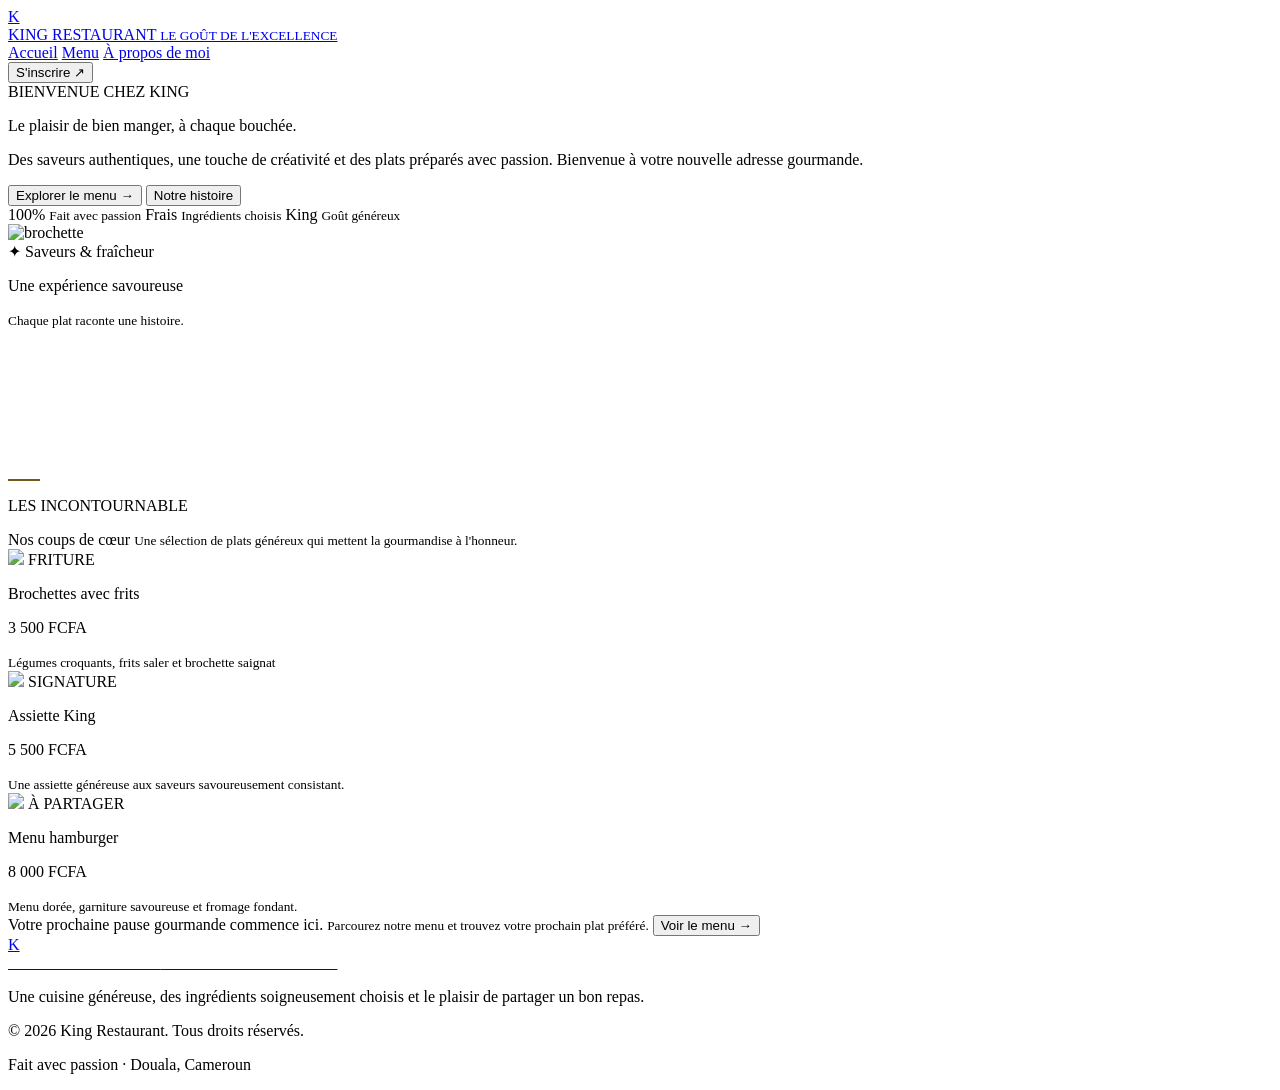
==== index.html @ d9ba38e3 "Rename Accueil.html to index.html" ====
<!DOCTYPE html>
<html lang="fr">
<head>
    <title>King Restaurant/Accueil</title>
    <meta charset="utf-8">
    <link rel="stylesheet" href="styles/header.css">
    <link rel="stylesheet" href="styles/styles.css">
    <link rel="stylesheet" href="styles/footer.css">
    <style>

@media screen {
    
}
    </style>
</head>
<body>
    <header style="z-index: 100;">
            <a class="h-left" href="Accueil.html">
                <div>
                <span id="h-k">K</span>
    </div>
                <span class="nom">KING RESTAURANT
                    <small class="devise">LE  GOÛT  DE  L'EXCELLENCE</small>
                </span>
                
            </a>
<nav class="h-middle">
                <a href="Accueil.html">Accueil</a>
                <a href="menu.html">Menu</a>
                <a href="À propos de moi.html">À propos de moi</a>
            </nav>

            <a class="h-right" href="Conference form.html">
                <button class="h-buttom">S'inscrire ↗</button>
            </a>
    </header>

    <main>
        <div class="presentation">
            <div class="pr-text">
                <Span class="line"></Span>
   <span class="bienvenue">BIENVENUE CHEZ KING</span>
   <p class="h1">Le plaisir de bien manger, <span class="h2">à chaque bouchée.</span></p>
   <p class="text">Des saveurs authentiques, une touche de créativité et des plats préparés avec passion. Bienvenue à votre nouvelle adresse gourmande.</p>
   <a href="menu.html"><button class="menu1">Explorer le menu →</button></a>
   <a href="À propos de moi.html"><button class="notre">Notre histoire</button></a><br>
  <div>
   <span>100%
<small>Fait avec passion</small>
   </span>
   <span>Frais
    <small>Ingrédients choisis</small>
   </span>
   <span>King
    <small>Goût généreux</small>
   </span>
   </div>
            </div>


         <div class="pr-img">
            <img src="plat 6.jpg" alt="brochette">
 <div>✦ Saveurs & fraîcheur</div>
 <span> <p class="sav">Une expérience savoureuse </p>
<small>Chaque plat raconte une histoire.</small>
 </span>

         </div>
        </div>


        <div ]class="pre-menu">

            <div class="first-menu">

                <div class="first-menu-text">
                    <span class="pre-menu-line" style="display: block;
                    width: 30px;
                    margin-top: 150px;
                    border: 1px solid rgb(119, 88, 29);"></span>
                    <p>LES INCONTOURNABLE</p>
                    <span>
                        Nos coups de cœur
                        <small>Une sélection de plats généreux qui mettent la gourmandise à l'honneur.</small>
                    </span>
                </div>

                
                <div class="first-menu-img">
                    <div class="img1">
                        <img src="plat 6.jpg">
                        <span>FRITURE</span><br>
                        <p class="left">Brochettes avec frits</p><p class="right">3 500 FCFA</p>
                        <small>Légumes croquants, frits saler et brochette  saignat</small>
                    </div>
                    <div class="img2">
                        <img src="plat 4.jpg">
                          <span>SIGNATURE</span><br>
                        <p class="left">Assiette King</p><p class="right">5 500 FCFA</p>
                        <small>Une assiette généreuse aux saveurs savoureusement consistant.</small>
                    </div>
                    <div class="img3">
                        <img src="plat 2.jpg">
                        <span>À PARTAGER</span><br>
<P class="left">Menu hamburger</P><p class="right">8 000 FCFA</p>
<small>Menu dorée, garniture savoureuse et fromage fondant.</small>
                    </div>
                </div>
            </div>


            <div class="pub">
                <span>
                    Votre prochaine pause gourmande commence ici.
                    <small>Parcourez notre menu et trouvez votre prochain plat préféré.</small>
                </span>
                <a href="menu.html"><button>Voir le menu →</button></a>
            </div>
        </div>
    </main>

    <footer>
        <div class="foot">
             <a class="h-left f-left" href="Accueil.html">
                <div>
                <span id="h-k">K</span>
    </div>
                <span class="nom" style="color: white;">KING RESTAURANT
                    <small class="devise">LE  GOÛT  DE  L'EXCELLENCE</small>
                </span>
                
            </a>
</div>
            <p class="foot-p">Une cuisine généreuse, des ingrédients soigneusement choisis et le plaisir de partager un bon repas.</p>
   
            <div class="last-foot">
                <p>© 2026 King Restaurant. Tous droits réservés.</p><p>Fait avec passion · Douala, Cameroun</p>
            </div>
        </footer>
</body>
</html>
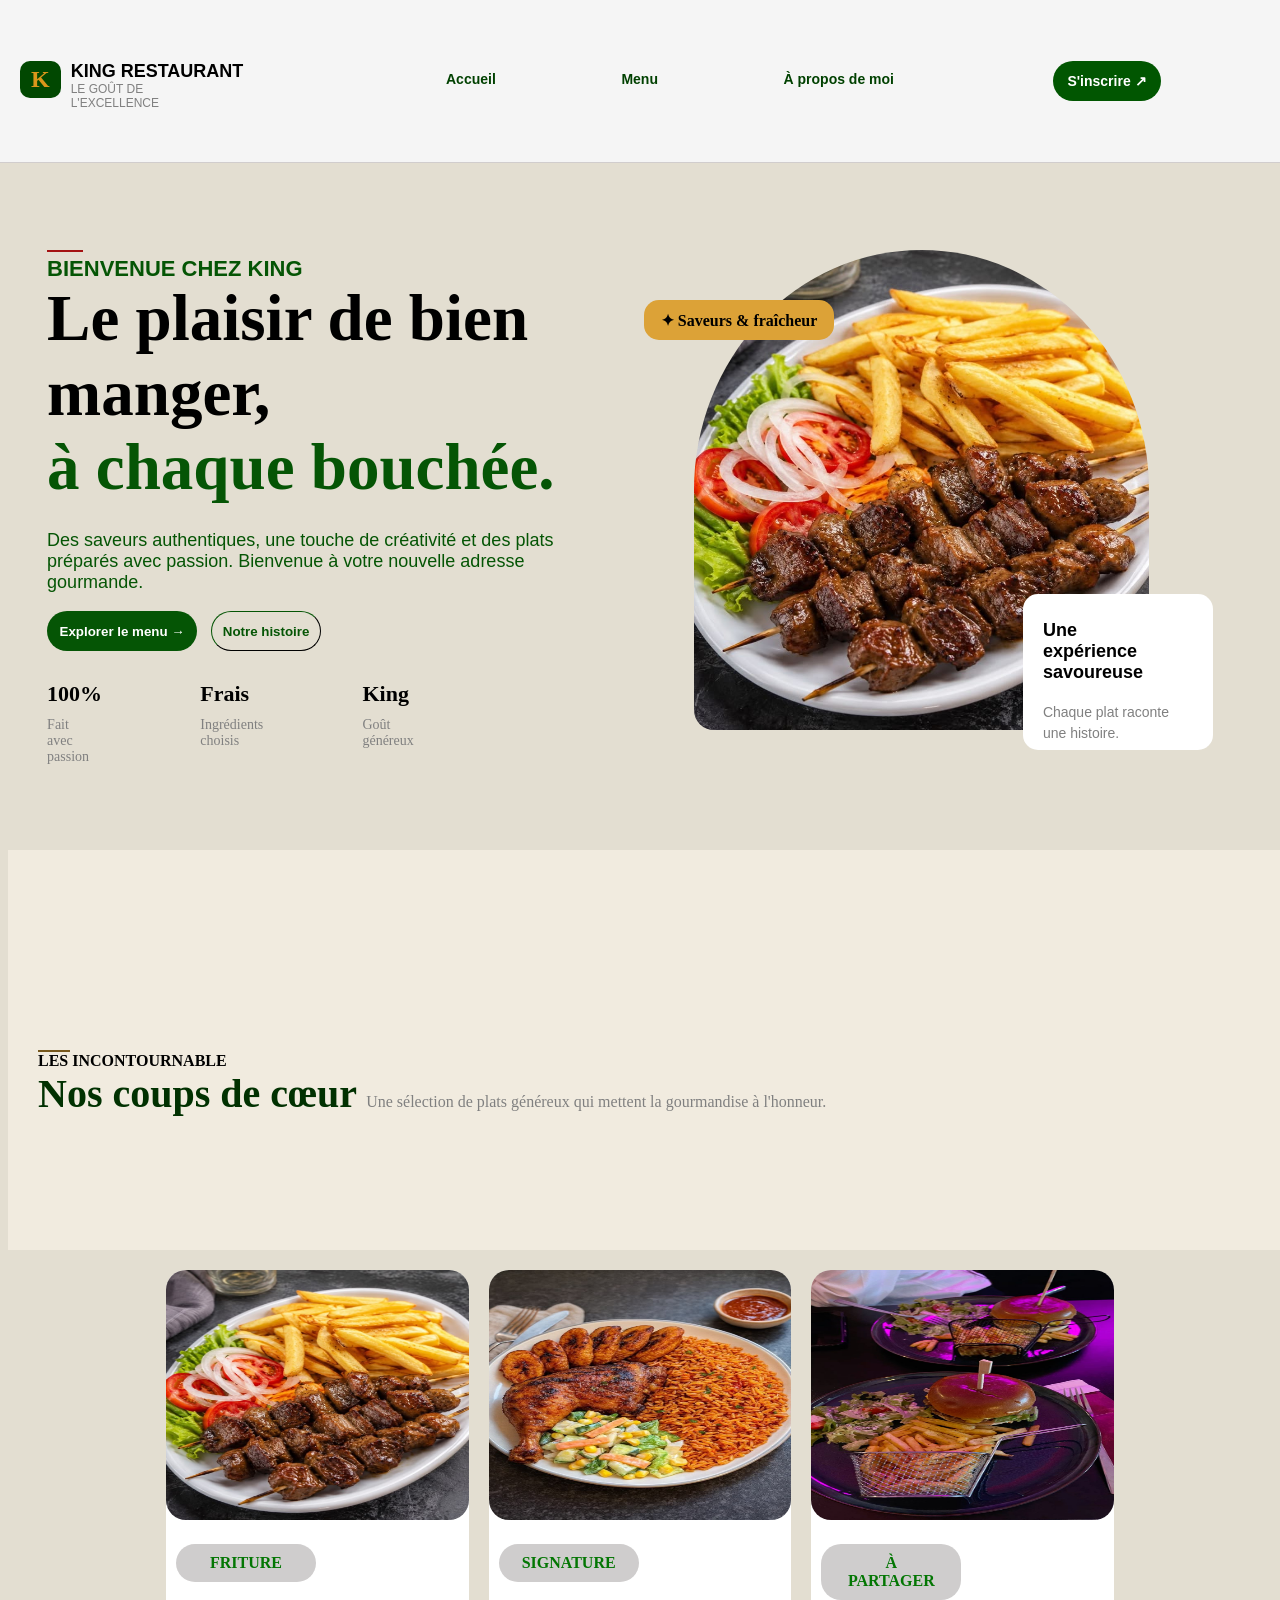
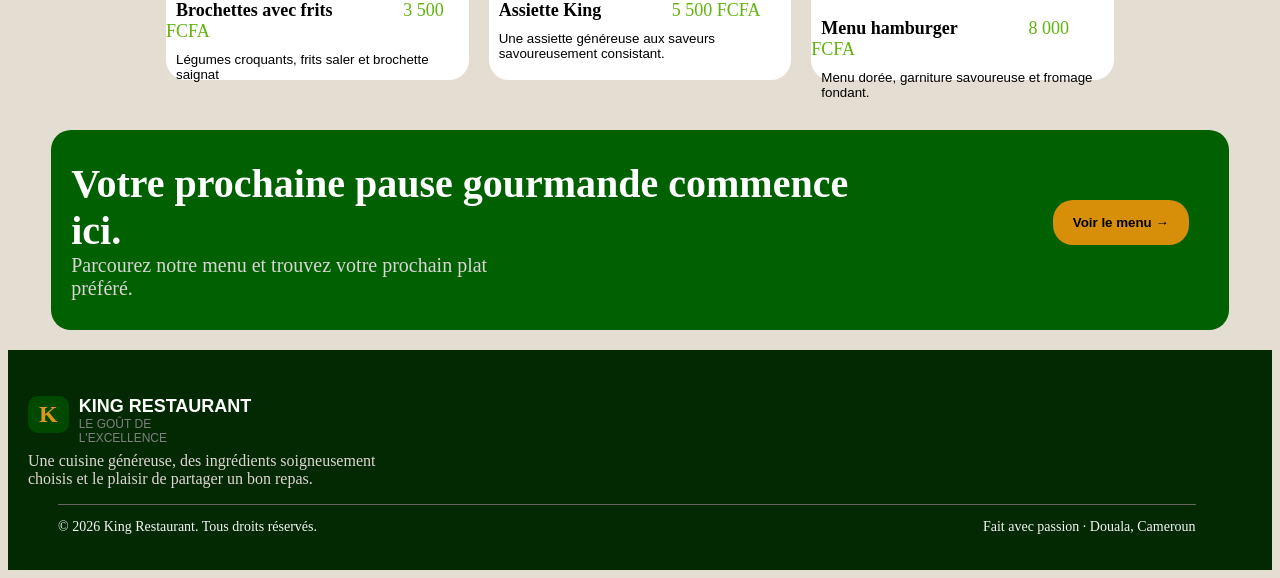
==== commit 3c2589b6: "Add files via upload" ====
--- a/index.html
+++ b/index.html
@@ -6,16 +6,11 @@
     <link rel="stylesheet" href="styles/header.css">
     <link rel="stylesheet" href="styles/styles.css">
     <link rel="stylesheet" href="styles/footer.css">
-    <style>
-
-@media screen {
-    
-}
-    </style>
 </head>
 <body>
-    <header style="z-index: 100;">
-            <a class="h-left" href="Accueil.html">
+    <div class="container">
+ <header style="z-index: 100;">
+            <a class="h-left" href="index.html">
                 <div>
                 <span id="h-k">K</span>
     </div>
@@ -25,7 +20,7 @@
                 
             </a>
 <nav class="h-middle">
-                <a href="Accueil.html">Accueil</a>
+                <a href="index.html">Accueil</a>
                 <a href="menu.html">Menu</a>
                 <a href="À propos de moi.html">À propos de moi</a>
             </nav>
@@ -59,7 +54,7 @@
 
 
          <div class="pr-img">
-            <img src="plat 6.jpg" alt="brochette">
+            <img src="image/plat 6.jpg" alt="brochette">
  <div>✦ Saveurs & fraîcheur</div>
  <span> <p class="sav">Une expérience savoureuse </p>
 <small>Chaque plat raconte une histoire.</small>
@@ -88,19 +83,19 @@
                 
                 <div class="first-menu-img">
                     <div class="img1">
-                        <img src="plat 6.jpg">
+                        <img src="image/plat 6.jpg">
                         <span>FRITURE</span><br>
                         <p class="left">Brochettes avec frits</p><p class="right">3 500 FCFA</p>
                         <small>Légumes croquants, frits saler et brochette  saignat</small>
                     </div>
                     <div class="img2">
-                        <img src="plat 4.jpg">
+                        <img src="image/plat 4.jpg">
                           <span>SIGNATURE</span><br>
                         <p class="left">Assiette King</p><p class="right">5 500 FCFA</p>
                         <small>Une assiette généreuse aux saveurs savoureusement consistant.</small>
                     </div>
                     <div class="img3">
-                        <img src="plat 2.jpg">
+                        <img src="image/plat 2.jpg">
                         <span>À PARTAGER</span><br>
 <P class="left">Menu hamburger</P><p class="right">8 000 FCFA</p>
 <small>Menu dorée, garniture savoureuse et fromage fondant.</small>
@@ -139,3 +134,5 @@
         </footer>
 </body>
 </html>
+    </div>
+   
--- a/styles/header.css
+++ b/styles/header.css
@@ -0,0 +1,138 @@
+
+body {
+    background-color: #e3ded1;
+
+}
+
+header {
+    width: 100%;
+    display: flex;
+    flex-direction: row;
+    height: 18%;
+    align-items: center;
+    justify-content: space-between;
+    border-bottom: 1px solid rgb(209, 205, 205);
+    z-index: 400;
+    position: fixed;
+    top: 0;
+    left: 0;
+    margin-bottom: 200px;
+    background-color: whitesmoke;
+}
+
+.h-left {
+ width: 20%;
+ display: flex;
+ margin-left: 20px;
+ text-decoration: none;
+ flex-direction: row;
+ flex-wrap: nowrap;
+ flex: 1;
+
+}
+#h-k {
+    padding: 5px 11px;
+    border-radius: 10px;
+    background-color: rgb(1, 72, 1);
+    margin: 0 10px 0 0;
+    color: rgb(218, 151, 27);
+    font-size: 24px;
+    font-weight: 800;
+    align-content: center;
+    display: flex;
+}
+
+.nom {
+    width: 20%px;
+    height: 40px;
+    display: flex;
+    flex-direction: column;
+    color: rgb(0, 0, 0);
+    font-weight: 800;
+    font-size: 18px;
+    font-family: arial;
+    align-self: center;
+}
+
+.devise {
+    font-size: 12px;
+    color: gray;
+    font-family: sans-serif;
+}
+
+/* middle header style*/
+
+.h-middle {
+    justify-content: space-between;
+    display: flex;
+    flex-direction: row;
+    width: 35%;
+    text-decoration: none;
+    align-self: center;
+    height: 20px;
+    
+}
+.h-middle a {
+    text-decoration: none;
+    color: rgb(1, 65, 1);
+    font-family: sans-serif;
+    font-size: 14px;
+    font-weight: 600;
+    margin-bottom: 2px;
+    position: relative;
+    height: 20px;
+}
+
+.h-middle a:hover {
+    color: rgb(5, 202, 5);
+}
+
+.h-middle a::after{
+    width: 0%;
+    content: "";
+    bottom: 0;
+    left: 0;
+    height: 2px;
+    transition: 0.3s ease;
+    background-color: orange;
+    position: absolute;
+}
+
+.h-middle a:hover::after{
+    width: 100%;
+}
+
+.h-middle a:focus::after {
+width: 100%;
+}
+
+/* buttom style*/
+
+.h-right {
+    width: 20% ;
+    height: 50px;
+    align-content: center;
+    text-align: center;
+    flex: 1;
+    margin-right: -40px;
+}
+
+.h-buttom {
+    padding: 12px 14px;
+    border-radius: 25px;
+    background-color: rgb(1, 86, 1);
+    color: white;
+    font-size: 14px;
+    font-weight: 600;
+    border: none;
+    transition: opaciti 0.15s;
+    cursor: pointer;
+}
+
+.h-buttom:hover {
+    margin-bottom: 4px;
+    opacity:0.7;
+}
+.h-right:hover {
+    margin-bottom: 4px;
+}
--- a/styles/styles.css
+++ b/styles/styles.css
@@ -0,0 +1,678 @@
+       main {
+            z-index: 100;
+            margin-top: 250px;
+           font-family: 'Times New Roman', Times, serif ;
+        }
+/* premire presentation*/
+        .presentation {
+display:flex ;
+flex-direction: row;
+justify-content: space-around;
+font-family: 'Times New Roman', Times, serif;
+margin: 250px auto 0 auto;
+        }
+.pr-text {
+    width: 45%;
+    margin-left: 10px;
+    position: relative;
+}
+.bienvenue, .h2, .text {
+    color: rgb(5, 85, 5);
+}
+
+.line {
+    border:1px solid rgb(164, 18, 18) ;
+    width: 6%;
+    display: inline;
+    margin-right: 5px;
+    margin-bottom: 4px;
+
+}
+
+.bienvenue {
+    font-family: sans-serif;
+    display: inline;
+    width: 60%px;
+    font-size: 14px;
+    font-weight: 600;
+}
+
+.h1 {
+     font-size: 65px;
+    font-family: 'Times New Roman', Times, serif;
+    font-weight: 600;
+    margin-top: -1px;
+}
+.h1 .h2 {
+   font-size: 65px;
+    font-family: 'Times New Roman', Times, serif;
+    font-weight: 600;
+    margin-top: -1px;
+}
+
+.text {
+    font-size: 18px;
+    font-family: sans-serif;
+    margin-top: -40px;
+}
+
+.menu1 {
+    padding: 0 auto ;
+    width: 150px;
+    height: 40px;
+background-color: rgb(5, 85, 5);
+color: white;
+border-radius: 20px;
+border: none;
+margin-right: 10px;
+font-weight: 600;
+transition: opcity 0.7;
+position: relative;
+}
+
+
+
+.notre {
+    height: 40px;
+    width: 110px;
+    color: rgb(5, 85, 5);
+    font-weight: 600;
+    background-color: #e3ded1;
+    border-color: rgb(5, 85, 5);
+    border-radius: 20px;
+    border-width: 1px;
+    margin-bottom: 30px;
+}
+
+.pr-text span {
+    font-size: 22px;
+    display: flex;
+    flex-direction: column;
+    font-weight: 600;
+
+}
+
+.menu1:hover {
+    opacity: 0.7;
+    cursor: pointer;
+    margin-bottom: 8px;
+    transition: 0.15s;
+    background-color: #e3ded1;
+     color: rgb(5, 85, 5);
+}
+
+.notre:hover {
+    cursor: pointer;
+  background-color: rgb(2, 72, 2);
+     color: white;
+    transition: 0.5s;
+}
+
+.pr-text div{
+    display: flex;
+    flex-direction: row;
+    justify-content: space-between;
+    width: 70%;
+}
+
+.pr-text small {
+    font-size: 14px;
+    font-weight: normal;
+    margin-top: 10px;
+    color: gray;
+}
+
+
+
+        .pr-img {
+            width: 45%;
+            height: 600px;
+            position: relative;
+        }
+
+        .pr-img img {
+            width: 80%;
+            height: 80%;
+            border-radius: 20px;
+            border-top-left-radius: 50%;
+            border-top-right-radius: 50%;
+            margin-left: 20px;
+        }
+
+        .pr-img div {
+            width: 190px;
+            height: 40px;
+            background-color: rgb(220, 162, 55);
+            text-align: center;
+            align-content: center;
+            font-weight: 600;
+            border-radius: 15px;
+            position: absolute;
+            top: 50px;
+            left: -30px;
+        }
+
+        .pr-img span {
+            height: 140px;
+            width: 150px;
+            background-color: white;
+            display: block;
+            font-size: 18px;
+            padding: 8px 20px;
+            border-radius: 15px;
+            position: absolute;
+            bottom: 100px;
+            right: 30px;
+        }
+        .sav {
+            width: 60%;
+            font-weight: 600;
+            font-family: sans-serif;
+            padding-bottom: -40px;
+        }
+
+        .pr-img small {
+            font-size: 14px;
+            margin-top:-10px ;
+            color: gray;
+            font-family: Arial, Helvetica, sans-serif;
+        }
+
+
+
+        .pre-menu {
+            display: flex;
+            flex-direction: row;
+            width: 70%;
+            margin: 0 auto;
+            display: block;
+        }
+.first-menu-text{
+    margin-bottom: 20px;
+    width: 100%;
+}
+
+.first-menu-text p {
+    font-size: 16px;
+    font-weight: 600;
+    font-family: serif;
+    display: inline;
+    margin-bottom: 50px;
+}
+       .first-menu-text span{
+            display: flex;
+            flex-direction: row;
+            justify-content: space-between;
+            font-size: 35px;
+            font-weight: 600;
+            color: rgb(1, 49, 1);
+        }
+
+span small {
+    font-size: 16px;
+    width: 45%;
+    font-weight: normal;
+    color: gray;
+}
+
+
+.first-menu-img {
+    display: flex;
+    flex-direction: row;
+    width: 100%;
+    margin: 0 auto;
+}
+
+img {
+ width: 350px;
+ height: 250px;
+ border-radius: 20px;
+ margin-bottom: 20px;
+}
+
+.img1, .img2, .img3 {
+    background-color: white;
+    width: 350px;
+    border-radius: 20px;
+    height: 380px;
+    padding-bottom: 30px;
+}
+
+.img1:hover, .img2:hover, .img3:hover {
+ box-shadow: 3px 3px 3px 3px rgb(61, 60, 60);
+ margin-top: -5px;
+ opacity: 0.7;
+}
+
+.img2, .img3 {
+  margin-left: 20px;
+}
+.first-menu-img span {
+    color: rgb(3, 118, 3);
+    background-color: rgb(207, 205, 205);
+    padding: 10px 20px;
+    border-radius: 20px;
+    width: 100px;
+    margin-left: 10px;
+    text-align: center;
+    display: block;
+    font-family: Cambria;
+    font-weight: 600;
+}
+
+.first-menu-img p {
+    font-size: 18px;
+    margin-left: 10px;
+    font-family: 'Times New Roman', Times, serif;
+    width: 90%;
+    align-content: center;
+    height: 0px;
+    margin-top: 20px;
+}
+
+.left {
+    margin-right: 20%;
+    font-weight: 600;
+    display: inline;
+}
+
+.right {
+    text-align: right;
+    display: inline;
+    color: rgb(96, 180, 12);
+}
+
+.first-menu-img small {
+    display: block;
+    font-family: Arial, Helvetica, sans-serif;
+    margin-left: 10px;
+    margin-top: 10px;
+}
+
+
+
+.pub {
+    width: 100%;
+    height: 200px;
+    margin-top: 50px;
+    background-color: rgb(1, 97, 1);
+    align-content: center;
+    padding: 0 20px;
+    border-radius: 20px;
+    position: relative;
+}
+
+.pub span {
+    color: white;
+    width: 70%;
+    display: inline-block;
+    font-size: 45px;
+    font-weight: 600;
+}
+
+.pub small {
+    display: block;
+    color: rgb(217, 213, 213);
+    width: 60%;
+}
+
+
+.pub button {
+ background-color: rgb(215, 143, 9);
+ padding: 15px 20px;
+ font-weight: 700;
+ border-radius: 20px;
+ border: none;
+ position: absolute;
+ top: 70px;
+ right: 40px;
+}
+
+.pub button:hover {
+    top: 68px;
+    cursor: pointer;
+}
+
+/*Menu style*/
+
+        .pre-menu {
+            display: flex;
+            flex-direction: row;
+            margin-left: 100px;
+            display: block;
+        }
+.first-menu-text{
+    margin-bottom: 20px;
+    width: 100%;
+    height: 300px;
+    padding: 50px 0 50px 30px;
+    background-color: hsl(41, 39%, 91%);
+    vertical-align: middle;
+}
+
+.first-menu-text p {
+    font-size: 16px;
+    font-weight: 600;
+    font-family: serif;
+    display: inline;
+}
+       .first-menu-text span {
+        display: block; 
+        font-size: 40px;
+            font-weight: 600;
+            color: rgb(1, 49, 1);
+        }
+
+ .tim {
+    font-size: 16px;
+    width: 20px;
+    font-weight: normal;
+    color: gray;
+}
+
+
+.menu-bu {
+    margin-left: 200px;
+}
+
+.menu-bu button {
+    margin-left: 100px;
+    padding: 10px 18px;
+    border-radius: 20px;
+    border: none;
+    font-weight: 600;
+    margin-bottom: 20px;
+}
+
+.menu-bu button:hover {
+    background-color: rgb(10, 69, 10);
+    color: white;
+    cursor: pointer;
+}
+
+.first-menu-img{
+    width: 75%;
+    display: flex;
+    flex-direction: row;
+     margin: 0 auto 30px auto;
+
+}
+
+img {
+ width: 100%;
+ height: 250px;
+ border-radius: 20px;
+ margin-bottom: 20px;
+}
+
+.img1, .img2, .img3 {
+    background-color: white;
+    width: 350px;
+    border-radius: 20px;
+    height: 380px;
+    position: relative;
+    padding-bottom: 30px;
+    transition: 0.5s;
+}
+
+.img1:hover, .img2:hover, .img3:hover {
+ box-shadow: 3px 3px 3px 3px rgb(61, 60, 60);
+ margin-top: -5px;
+ opacity: 0.7;
+}
+
+.img1:active , .img2:active, .img3:active {
+    margin-bottom: 50px;
+    transition: 0.5s;
+}
+
+.img2, .img3 {
+  margin-left: 20px;
+}
+.first-menu-img span {
+    color: rgb(3, 118, 3);
+    background-color: rgb(207, 205, 205);
+    padding: 10px 20px;
+    border-radius: 20px;
+    width: 100px;
+    margin-left: 10px;
+    text-align: center;
+    display: block;
+    font-family: Cambria;
+    font-weight: 600;
+}
+
+.first-menu-img p {
+    font-size: 18px;
+    margin-left: 10px;
+    font-family: 'Times New Roman', Times, serif;
+    width: 90%;
+    align-content: center;
+    height: 0px;
+    margin-top: 20px;
+}
+
+.left {
+    margin-right: 20%;
+    font-weight: 600;
+    display: inline;
+}
+
+.right {
+    text-align: right;
+    display: inline;
+    color: rgb(96, 180, 12);
+}
+
+.first-menu-img small {
+    display: block;
+    font-family: Arial, Helvetica, sans-serif;
+    margin-left: 10px;
+    margin-top: 10px;
+}
+
+.img1 .commande, .img2 .commande, .img3 .commande {
+    background-color: rgb(10, 83, 10);
+    width: 250px;
+    font-size: 25px;
+    color: white;
+    border-radius: 10px;
+    text-align: center;
+    position: absolute;
+    bottom: -50px;
+    padding: 5px 10px;
+    transition: opacity 1s;
+    align-items: center;
+    margin-left: 30px;
+    opacity: 0;
+}
+
+.img1:active .commande, .img2:active .commande, .img3:active .commande {
+    opacity: 1;
+}
+
+.pub {
+    width: 90%;
+    height: 200px;
+    margin: 50px auto 0 auto;
+    background-color: rgb(1, 97, 1);
+    align-content: center;
+    padding: 0 20px;
+    border-radius: 20px;
+    position: relative;
+}
+
+.pub span {
+    color: white;
+    width: 70%;
+    display: inline-block;
+    font-size: 40px;
+    font-weight: 600;
+}
+
+.pub small {
+    display: block;
+    color: rgb(217, 213, 213);
+    width: 60%;
+    font-size: 20px;
+}
+
+
+.pub button {
+ background-color: rgb(215, 143, 9);
+ padding: 15px 20px;
+ font-weight: 700;
+ border-radius: 20px;
+ border: none;
+ position: absolute;
+ top: 70px;
+ right: 40px;
+}
+
+.pub button:hover {
+    top: 68px;
+    cursor: pointer;
+}
+
+/* a propos style*/
+
+.me-text{
+    margin-bottom: 20px;
+    width: 100%;
+    height: 300px;
+    padding: 50px 0 50px 30px;
+    background-color: hsl(41, 39%, 91%);
+    vertical-align: middle;
+}
+
+.me-text p{
+    font-size: 16px;
+    font-weight: 600;
+    font-family: serif;
+    display: inline;
+}
+       .me-text span, .bio-p{
+        display: block; 
+        font-size: 40px;
+            font-weight: 600;
+            color: rgb(1, 49, 1);
+        }
+#bio  {
+    display: block;
+    color: rgb(70, 154, 70);
+    font-size: 40px;
+    font-family: sans-serif;
+}        
+
+ .tim {
+    font-size: 16px;
+    width: 20px;
+    font-weight: normal;
+    color: gray;
+}
+
+.image-text {
+    width: 90%;
+    display: flex;
+   justify-content: space-evenly;
+   margin-bottom: -100px;
+
+}
+
+.img {
+    position: relative;
+    margin-right: 50px;
+}
+
+.img img{
+    height: 550px;
+    border-radius: 15px;
+    display: inline;
+    margin-left: 30px;
+    width: 550px;
+}
+
+.img span{
+    background-color: white;
+    border-radius: 15px;
+    padding: 15px 20px;
+    font-size: 18px;
+    font-weight: 600;
+    position: absolute;
+    bottom: 0;
+    left: 0;
+    margin-left: 50px;
+    margin-bottom: 150px;
+}
+.img small {
+    color: gray;
+    font-size: 12px;
+    margin-top: 10px;
+}
+
+.bio-text {
+    width: 50%;
+    font-size: 30px;
+}
+
+.bio-text small {
+   color: rgb(7, 43, 7);
+   display: block;
+   font-family: 'Times New Roman', Times, serif;
+font-size: 20px;
+}
+
+.bio-text button {
+    background-color: rgb(1, 74, 1);
+    color: white;
+    padding: 15px 25px;
+    border-radius: 25px;
+    border: none;
+    margin: 20px 0 0 0;
+}
+
+.info-text{
+    margin-top: -100px;
+    width: 100%;
+    padding: 0 90px 20px 30px;
+    background-color: hsl(41, 39%, 91%);
+}
+
+.info-text p {
+    color: rgb(1, 78, 1);
+    font-size: 14px;
+}
+
+.info-text span {
+    color: rgb(0, 54, 0);
+    font-size: 50px;
+font-weight: 700;
+display: block;
+}
+
+.all-end {
+   display: flex;
+   justify-content: space-between;
+   margin-top: 20px;
+}
+
+.end {
+    background-color: white;
+    width: 300px;
+    border-radius: 15px;
+    padding: 0 10px;
+}
+
+.end p {
+    color: black;
+    font-weight: 600;
+    font-size: 18px;
+}
+
+/* version telephone*/
+
+@media  screen  and (max-width: 768px) {
+    body {
+        width: 95%;
+    }
+}
--- a/styles/footer.css
+++ b/styles/footer.css
@@ -0,0 +1,59 @@
+ 
+main {
+    z-index: 200;
+}
+
+footer {
+    width: 100%;
+    height: 220px;
+    justify-content: space-between;
+    align-items: center;
+    background-color: rgb(2, 41, 2);
+    margin: auto;
+    position: relative;
+    margin-top: 20px;
+    bottom: 0;
+    left: 0;
+    right: 0;
+    z-index: 200;
+}
+
+.foot {
+    width: 90%;
+    display: flex;
+    flex-direction: row;
+    height: 60%;
+    align-items: center;
+}
+
+.f-left {
+    flex: 1;
+}
+
+.f-middle {
+    margin-right: 20px;
+    flex: 1;
+}
+
+.foot-p {
+    color: white;
+    width: 350px;
+    max-width: 40;
+    margin-top: -30px;
+    margin-left: 20PX;
+    color: rgb(224, 213, 213);
+}
+
+.last-foot {
+    display: flex;
+    color: whitesmoke;
+    flex-direction: row;
+    justify-content: space-between;
+    width: 90%;
+    flex: 1 1;
+    margin-left: 50px;
+    border-top: 1px solid rgb(103, 100, 100);
+    font-size: 14px;
+    text-align: center;
+    align-items: center;
+}
